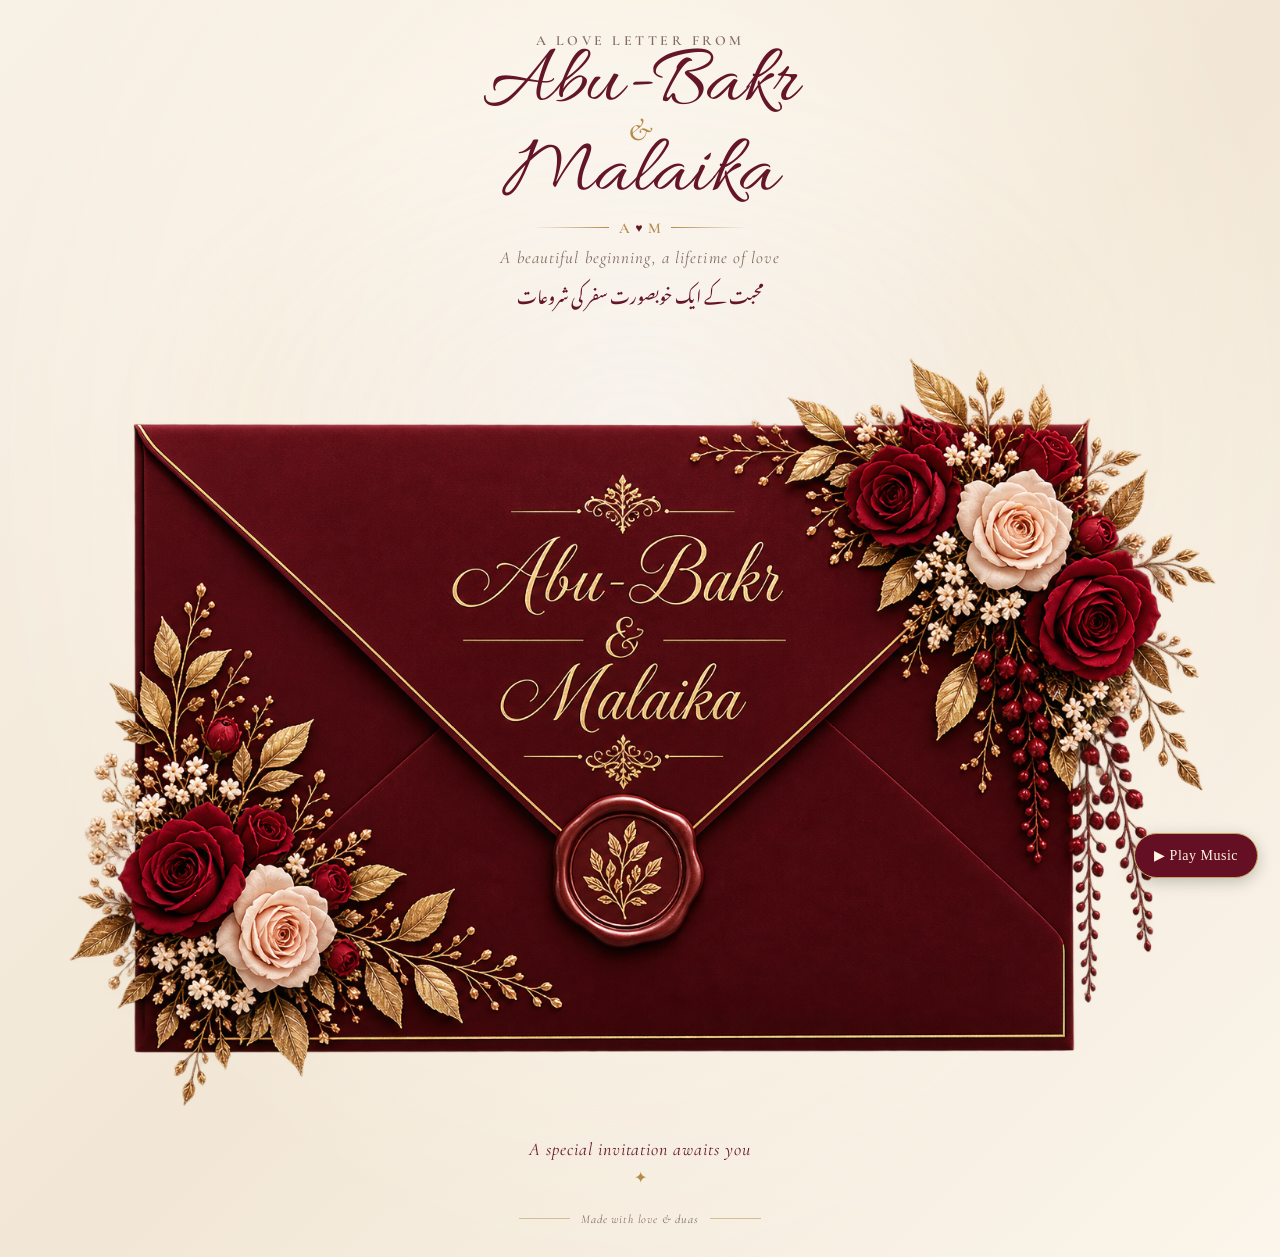
==== index.html @ 80ccbe64 "Add wedding invitation website" ====
<!DOCTYPE html>
<html lang="en">
<head>
  <meta charset="UTF-8">

  <meta
    name="viewport"
    content="width=device-width, initial-scale=1.0"
  >

  <meta name="theme-color" content="#f7f0e5">

  <meta
    name="description"
    content="A special wedding invitation for Abu-Bakr and Malaika."
  >

  <title>Abu-Bakr &amp; Malaika — Wedding Invitation</title>

  <!-- Main website styling -->
  <link rel="stylesheet" href="css/style.css">
</head>

<body>
  <main class="welcome-page">

    <!-- Soft background glow -->
    <div class="ambient-glow" aria-hidden="true"></div>

    <!-- Page heading -->
    <header class="intro">

      <p class="intro__eyebrow">
        A Love Letter From
      </p>

      <!-- Names are separated for accurate spacing -->
      <h1 class="intro__names" id="page-title">

        <span class="intro__name intro__name--first">
          Abu-Bakr
        </span>

        <span class="intro__ampersand">
          &amp;
        </span>

        <span class="intro__name intro__name--second">
          Malaika
        </span>

      </h1>

      <!-- Couple monogram divider -->
      <div class="intro__ornament" aria-hidden="true">

        <span class="intro__line"></span>

        <span class="intro__monogram">
          <span>A</span>
          <span class="intro__heart">♥</span>
          <span>M</span>
        </span>

        <span class="intro__line"></span>

      </div>

      <!-- English subtitle -->
      <p class="intro__subtitle">
        A beautiful beginning, a lifetime of love
      </p>

      <!-- Urdu subtitle -->
      <p
        class="intro__urdu"
        lang="ur"
        dir="rtl"
      >
        محبت کے ایک خوبصورت سفر کی شروعات
      </p>

    </header>

    <!-- Main invitation card -->
    <section
      class="invitation-section"
      aria-label="Wedding invitation"
    >

      <button
        class="invitation-card"
        id="invitation-card"
        type="button"
        aria-label="Open Abu-Bakr and Malaika's wedding invitation"
        aria-describedby="invitation-hint"
      >

        <img
          class="invitation-card__image"
          src="assets/images/wedding-envelope.png"
          alt="Burgundy wedding envelope decorated with gold details,
               floral arrangements and a central wax seal"
          draggable="false"
        >

      </button>

      <p
        class="invitation-hint"
        id="invitation-hint"
      >
        A special invitation awaits you
      </p>

      <span
        class="invitation-section__scroll"
        aria-hidden="true"
      >
        ✦
      </span>

    </section>

    <!-- Footer -->
    <footer class="welcome-footer">

      <span class="welcome-footer__line"></span>

      <p>Made with love &amp; duas</p>

      <span class="welcome-footer__line"></span>

    </footer>

  </main>

  <!-- JavaScript functionality -->
  <script src="js/script.js" defer></script>
</body>
</html>
---- css/style.css ----
@import url('https://fonts.googleapis.com/css2?family=Allura&family=Cormorant+Garamond:wght@400;500;600;700&family=Noto+Nastaliq+Urdu&display=swap');

/* ========================================
   1. DESIGN TOKENS
======================================== */

:root {
  --paper: #f7f0e5;
  --paper-light: #fffaf1;

  --burgundy: #641628;
  --burgundy-dark: #3d0b17;

  --gold: #b58b4b;
  --gold-light: #d9bd83;

  --ink: #4a2026;
  --muted: #826c62;

  --font-body: "Cormorant Garamond", Georgia, serif;
  --font-script: "Allura", "Brush Script MT", cursive;
  --font-urdu: "Noto Nastaliq Urdu", serif;
}

/* ========================================
   2. GLOBAL RESET
======================================== */

* {
  box-sizing: border-box;
}

html {
  min-height: 100%;
  scroll-behavior: smooth;
}

body {
  min-height: 100vh;
  min-height: 100svh;

  margin: 0;

  color: var(--ink);
  background: var(--paper);

  font-family: var(--font-body);
  -webkit-font-smoothing: antialiased;
  text-rendering: optimizeLegibility;
}

button {
  font: inherit;
}

/* ========================================
   3. MAIN PAGE BACKGROUND
======================================== */

.welcome-page {
  position: relative;
  isolation: isolate;

  display: flex;
  flex-direction: column;
  align-items: center;
  justify-content: center;

  width: 100%;
  min-height: 100vh;
  min-height: 100svh;

  overflow: hidden;

  padding: clamp(22px, 3.5vh, 42px) 18px;

  background:
    radial-gradient(
      ellipse at 50% 35%,
      rgba(255, 255, 255, 0.96) 0%,
      rgba(255, 250, 241, 0.36) 43%,
      transparent 72%
    ),
    linear-gradient(
      135deg,
      #f8f1e6 0%,
      #f2e7d6 52%,
      #fbf5eb 100%
    );
}

.ambient-glow {
  position: absolute;
  z-index: -1;

  top: 35%;
  left: 50%;

  width: min(90vw, 1050px);
  aspect-ratio: 1.5;

  transform: translate(-50%, -50%);

  background: radial-gradient(
    ellipse,
    rgba(190, 145, 91, 0.11),
    transparent 70%
  );

  filter: blur(30px);
  pointer-events: none;
}

/* ========================================
   4. TOP TYPOGRAPHY
======================================== */

.intro {
  position: relative;
  z-index: 1;

  width: 100%;
  max-width: 820px;

  margin: 0 auto clamp(12px, 2vh, 24px);

  text-align: center;

  animation: introReveal 900ms ease-out both;
}

.intro__eyebrow {
  margin: 0 0 2px;

  color: var(--muted);

  font-family: var(--font-body);
  font-size: clamp(10px, 1.2vw, 14px);
  font-weight: 600;

  text-transform: uppercase;
  letter-spacing: 0.25em;
}

/* Names are separate elements for precise spacing */

.intro__names {
  display: flex;
  flex-direction: column;
  align-items: center;

  gap: 0;
  margin: 0;

  color: var(--burgundy);

  font-family: var(--font-script);
  font-size: clamp(54px, 7vw, 84px);
  font-weight: 400;

  line-height: 0.82;
}

.intro__name {
  display: block;
  white-space: nowrap;
}

.intro__name--first {
  margin: 0 0 -2px;
  letter-spacing: -0.01em;
}

.intro__name--second {
  margin: -1px 0 0;
}

/* Keep the ampersand close to both names */

.intro__ampersand {
  display: block;

  margin: -1px 0 -3px;

  color: var(--gold);

  font-family: var(--font-body);
  font-size: 0.38em;
  font-style: italic;
  font-weight: 500;

  line-height: 0.9;
}

/* ========================================
   5. A ♥ M MONOGRAM DIVIDER
======================================== */

.intro__ornament {
  display: flex;
  align-items: center;
  justify-content: center;

  gap: 10px;
  margin: 9px auto 8px;
}

.intro__line {
  display: block;

  width: clamp(32px, 6vw, 76px);
  height: 1px;

  background: linear-gradient(
    90deg,
    transparent,
    var(--gold)
  );
}

.intro__line:last-child {
  transform: rotate(180deg);
}

.intro__monogram {
  display: inline-flex;
  align-items: center;
  justify-content: center;

  gap: 5px;
  white-space: nowrap;

  color: var(--gold);

  font-family: var(--font-body);
  font-size: 15px;
  font-weight: 600;
  letter-spacing: 0.04em;
}

.intro__heart {
  color: var(--burgundy);
  font-size: 12px;
  line-height: 1;
}

/* ========================================
   6. SUBTITLE AND URDU TEXT
======================================== */

.intro__subtitle {
  margin: 0;

  color: var(--muted);

  font-family: var(--font-body);
  font-size: clamp(12px, 1.5vw, 17px);
  font-style: italic;

  letter-spacing: 0.065em;
  line-height: 1.5;
}

.intro__urdu {
  margin: 6px 0 0;

  color: var(--burgundy);

  font-family: var(--font-urdu);
  font-size: clamp(12px, 1.5vw, 17px);

  line-height: 2;
  text-align: center;
}

/* ========================================
   7. INVITATION CARD
======================================== */

.invitation-section {
  position: relative;
  z-index: 1;

  display: flex;
  flex-direction: column;
  align-items: center;

  width: 100%;
  gap: 10px;
}

.invitation-card {
  position: relative;

  display: block;
  flex-shrink: 0;

  width: min(100%, 1200px);
  aspect-ratio: 3 / 2;

  margin: 0;
  padding: 0;

  border: 0;
  border-radius: 4px;

  background: transparent;
  cursor: pointer;

  appearance: none;
  -webkit-tap-highlight-color: transparent;

  animation:
    cardReveal 1200ms cubic-bezier(0.2, 0.75, 0.25, 1)
    180ms both;

  transition:
    transform 400ms ease,
    filter 400ms ease;
}

.invitation-card__image {
  display: block;

  width: 100%;
  height: 100%;

  object-fit: contain;
  object-position: center;

  user-select: none;
  -webkit-user-drag: none;
  pointer-events: none;
}

.invitation-card:focus {
  outline: none;
}

.invitation-card:focus-visible {
  outline: 2px solid var(--gold);
  outline-offset: 5px;
}

@media (hover: hover) and (pointer: fine) {
  .invitation-card:hover {
    transform: translateY(-3px) scale(1.006);

    filter: drop-shadow(
      0 15px 20px rgba(78, 35, 27, 0.12)
    );
  }
}

.invitation-card:active {
  transform: scale(0.995);
  transition-duration: 120ms;
}

/* ========================================
   8. INVITATION HINT
======================================== */

.invitation-hint {
  margin: 0;
  padding: 0 8px;

  color: var(--burgundy);

  font-family: var(--font-body);
  font-size: clamp(13px, 1.5vw, 18px);
  font-style: italic;

  text-align: center;
  letter-spacing: 0.055em;

  animation: hintReveal 800ms ease-out 650ms both;
}

.invitation-section__scroll {
  margin-top: 0;

  color: var(--gold);
  font-size: 16px;
  line-height: 1;

  animation: gentleFloat 2s ease-in-out infinite;
}

/* ========================================
   9. FOOTER
======================================== */

.welcome-footer {
  display: flex;
  align-items: center;
  justify-content: center;

  gap: 11px;
  margin-top: clamp(18px, 2.8vh, 30px);

  color: var(--muted);

  font-family: var(--font-body);
  font-size: 12px;
  font-style: italic;
  letter-spacing: 0.07em;

  text-align: center;
}

.welcome-footer p {
  margin: 0;
}

.welcome-footer__line {
  display: block;

  width: clamp(22px, 4vw, 52px);
  height: 1px;

  background: rgba(181, 139, 75, 0.5);
}

/* ========================================
   10. ENTRANCE ANIMATIONS
======================================== */

@keyframes introReveal {
  from {
    opacity: 0;
    transform: translateY(-12px);
  }

  to {
    opacity: 1;
    transform: translateY(0);
  }
}

@keyframes cardReveal {
  from {
    opacity: 0;
    transform: translateY(25px) scale(0.975);
  }

  to {
    opacity: 1;
    transform: translateY(0) scale(1);
  }
}

@keyframes hintReveal {
  from {
    opacity: 0;
    transform: translateY(7px);
  }

  to {
    opacity: 1;
    transform: translateY(0);
  }
}

@keyframes gentleFloat {
  0%,
  100% {
    transform: translateY(0);
  }

  50% {
    transform: translateY(4px);
  }
}

/* ========================================
   11. RESPONSIVE LAYOUT
======================================== */

@media (max-width: 600px) {
  .welcome-page {
    justify-content: center;

    padding: 24px 10px 20px;
  }

  .intro {
    margin-bottom: 14px;
  }

  .intro__eyebrow {
    font-size: 10px;
    letter-spacing: 0.21em;
    margin-bottom: 0 0 12px;
  }

  .intro__names {
    font-size: clamp(48px, 12vw, 66px);
    line-height: 0.84;
  }

  .intro__ampersand {
    margin: -1px 0 -3px;
    font-size: 0.38em;
  }

  .intro__ornament {
    gap: 8px;
    margin: 7px auto;
  }

  .intro__line {
    width: clamp(25px, 8vw, 42px);
  }

  .intro__monogram {
    gap: 4px;
    font-size: 14px;
  }

  .intro__subtitle {
    max-width: 330px;
    margin-inline: auto;

    font-size: 13px;
    letter-spacing: 0.035em;
  }

  .intro__urdu {
    margin-top: 5px;
    font-size: 13px;
    line-height: 2;
  }

  .invitation-section {
    gap: 9px;
  }

  .invitation-card {
    width: 100%;
  }

  .invitation-hint {
    font-size: 13px;
  }

  .welcome-footer {
    gap: 8px;
    margin-top: 18px;

    font-size: 11px;
  }
}

/* Extra-small phones */

@media (max-width: 360px) {
  .welcome-page {
    padding-inline: 7px;
  }

  .intro__names {
    font-size: 46px;
  }

  .intro__eyebrow {
    letter-spacing: 0.16em;
  }

  .intro__subtitle {
    font-size: 12px;
  }

  .invitation-hint {
    font-size: 12px;
  }
}

/* Short landscape screens */

@media (max-height: 540px) and (orientation: landscape) {
  .welcome-page {
    padding-top: 14px;
    padding-bottom: 14px;
  }

  .intro {
    margin-bottom: 10px;
  }

  .intro__names {
    font-size: clamp(40px, 9vh, 55px);
  }

  .intro__ornament {
    margin: 5px auto;
  }

  .intro__urdu {
    margin-top: 2px;
    font-size: 12px;
  }

  .invitation-card {
    width: min(62vw, 62svh);
  }

  .welcome-footer {
    margin-top: 12px;
  }
}

/* ========================================
   12. REDUCED-MOTION ACCESSIBILITY
======================================== */

@media (prefers-reduced-motion: reduce) {
  *,
  *::before,
  *::after {
    scroll-behavior: auto !important;
    animation: none !important;
    transition: none !important;
  }
}
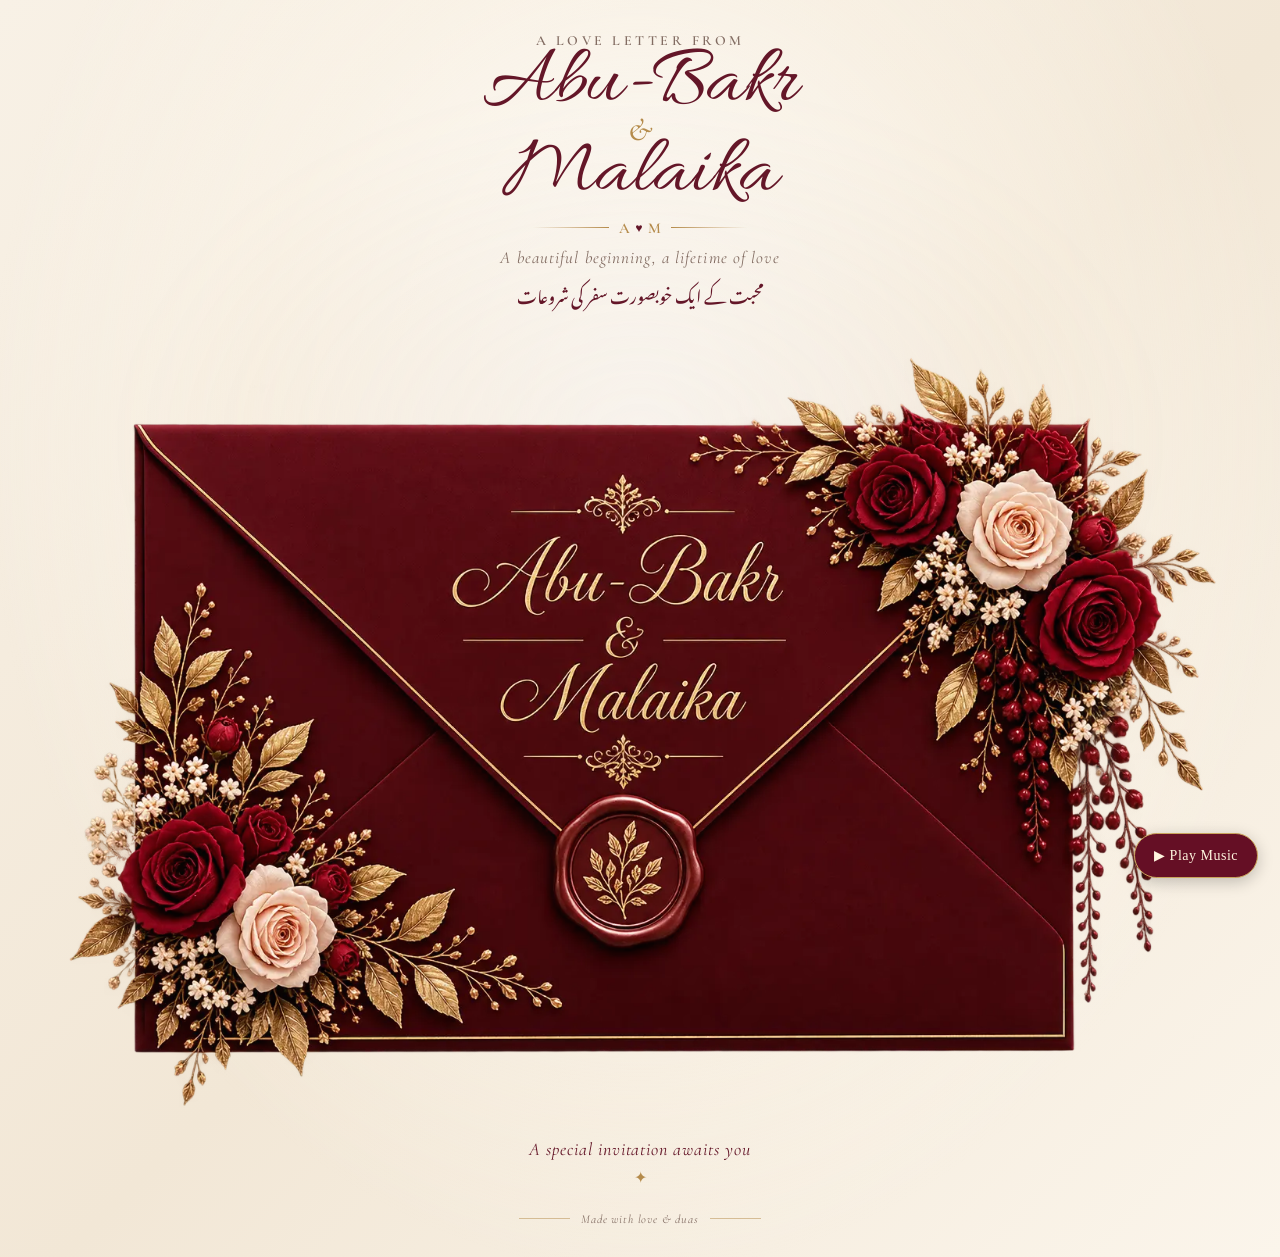
==== commit 91ad0e10: "Optimize wedding images for faster loading" ====
--- a/index.html
+++ b/index.html
@@ -99,7 +99,7 @@
 
         <img
           class="invitation-card__image"
-          src="assets/images/wedding-envelope.png"
+          src="assets/images/wedding-envelope.webp"
           alt="Burgundy wedding envelope decorated with gold details,
                floral arrangements and a central wax seal"
           draggable="false"
